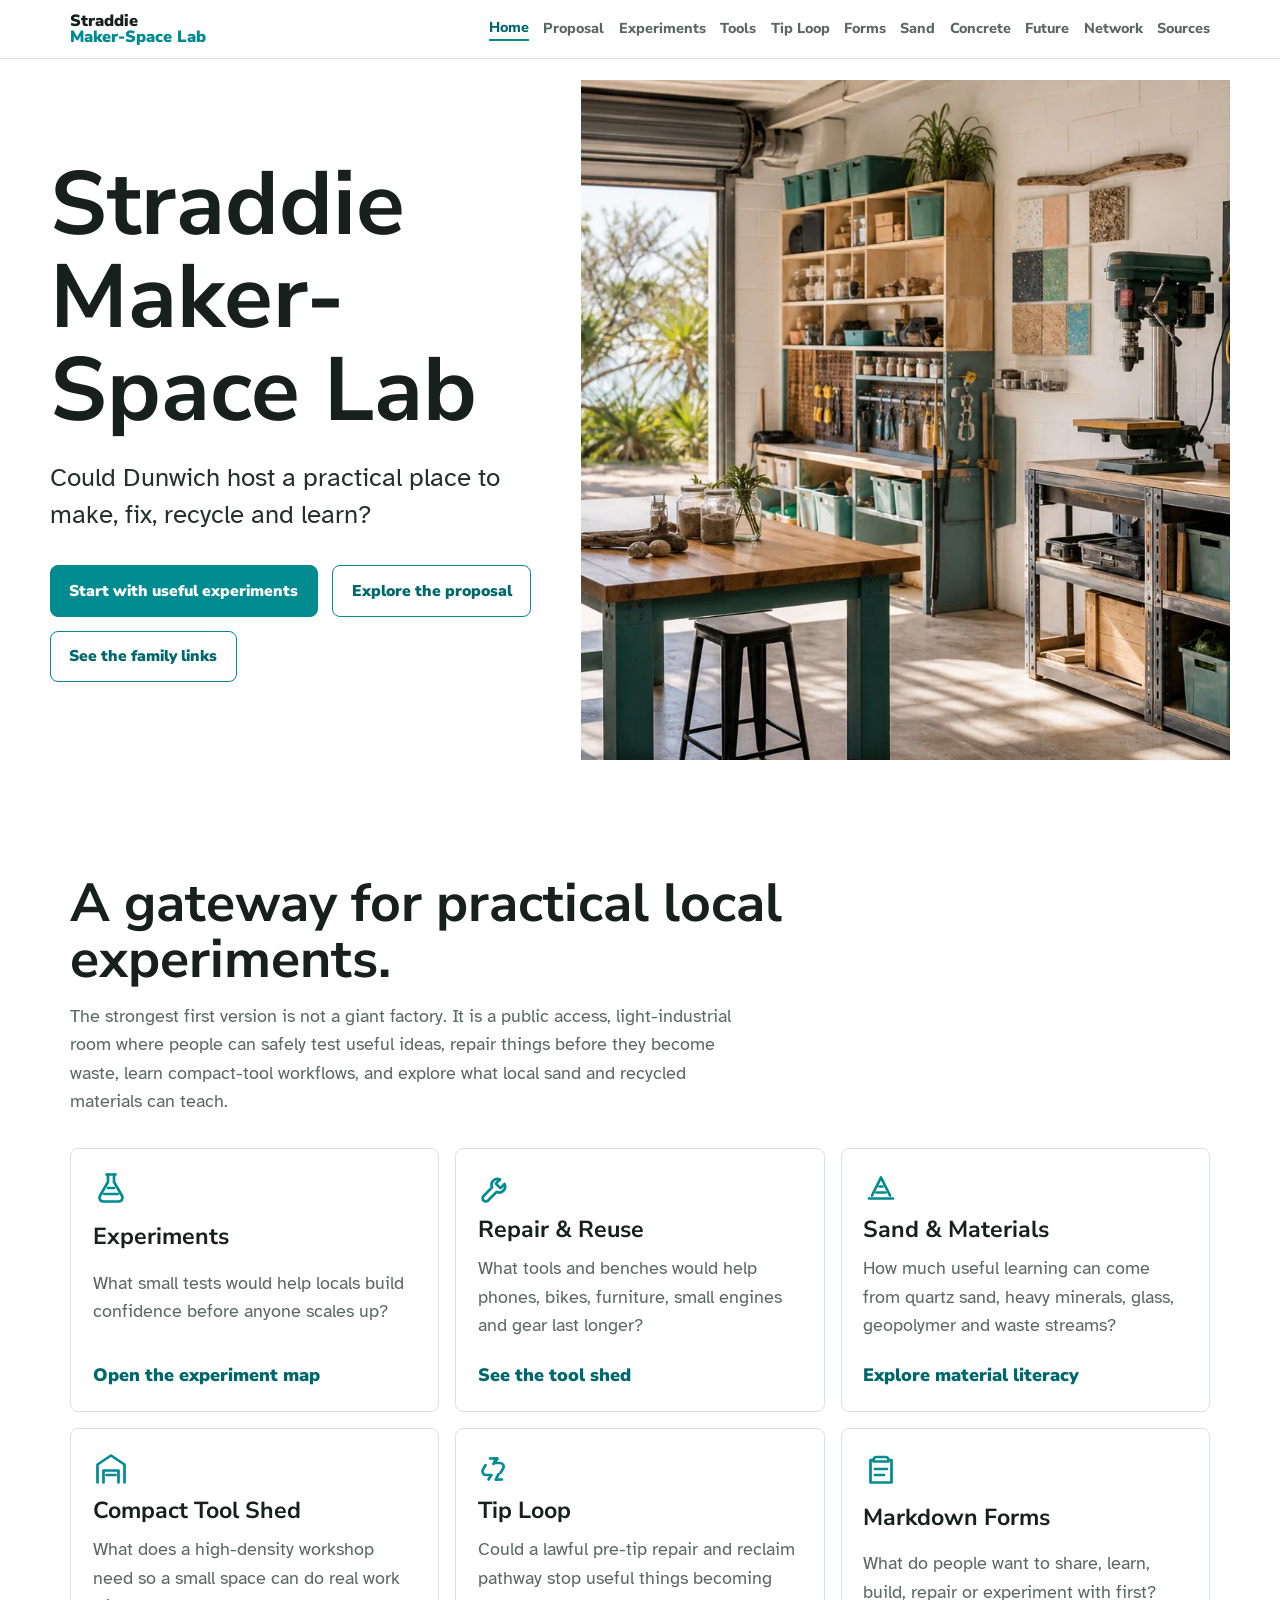
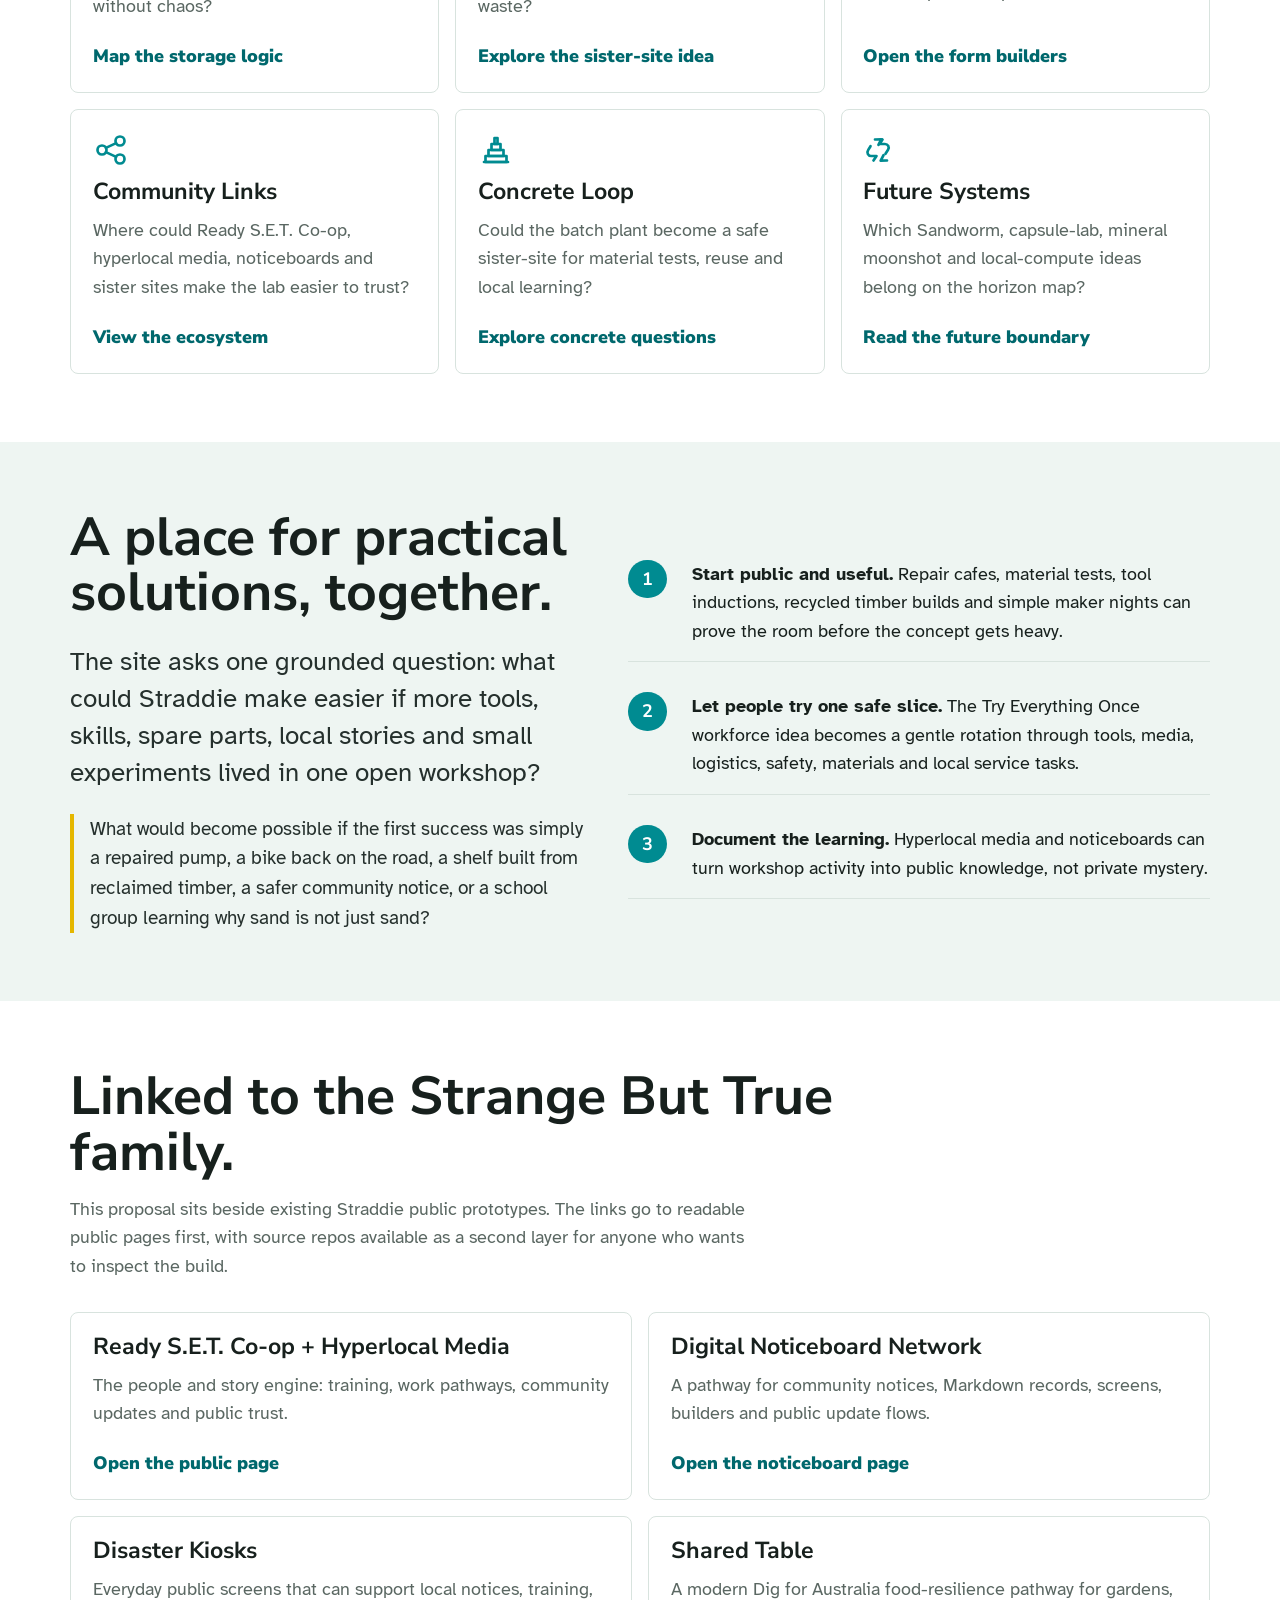
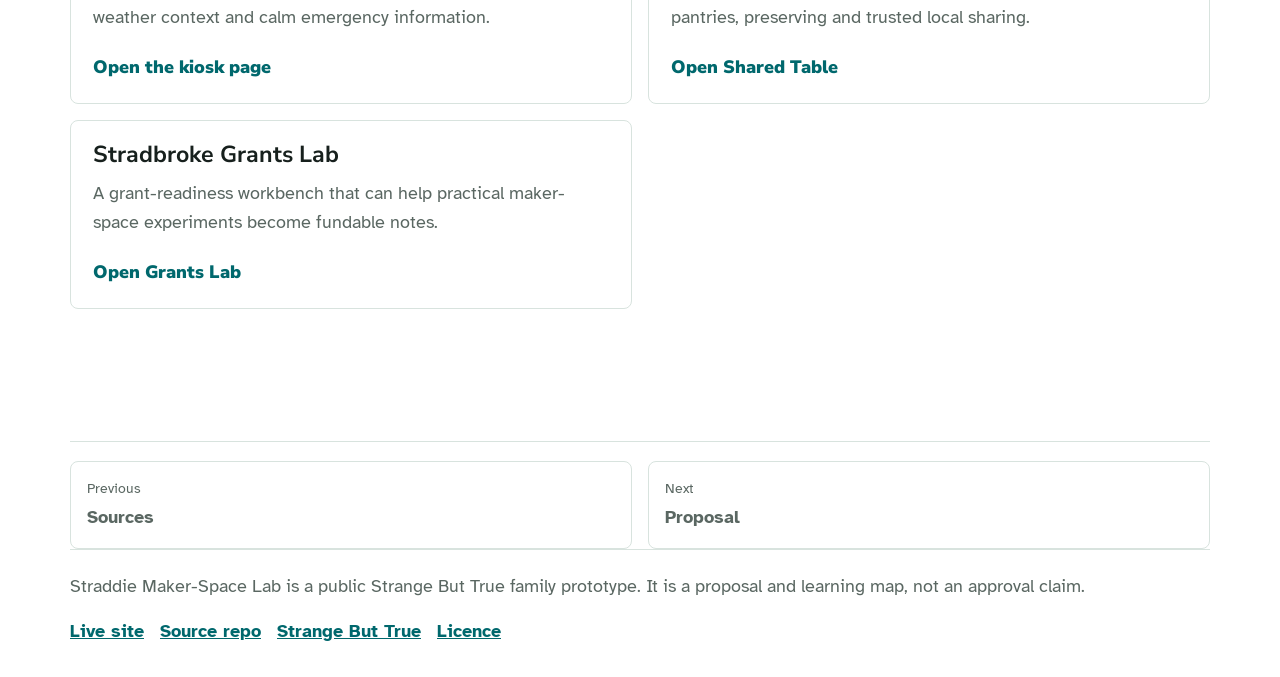
==== index.html @ f5e4a3ef "Build Straddie maker-space lab site" ====
<!doctype html>
<html lang="en-AU">
  <head>
    <meta charset="utf-8">
    <meta name="viewport" content="width=device-width, initial-scale=1">
    <meta name="description" content="A public proposal for a light-industrial maker-space in Dunwich / Goompi on Minjerribah, focused on making, fixing, recycling, local sand experiments and community learning.">
    <meta property="og:title" content="Straddie Maker-Space Lab">
    <meta property="og:description" content="Could Dunwich host a practical place to make, fix, recycle and learn?">
    <meta property="og:image" content="assets/img/maker-space-workshop.webp">
    <title>Straddie Maker-Space Lab</title>
    <link rel="preconnect" href="https://fonts.googleapis.com">
    <link rel="preconnect" href="https://fonts.gstatic.com" crossorigin>
    <link href="https://fonts.googleapis.com/css2?family=Atkinson+Hyperlegible:wght@400;700&family=Nunito+Sans:wght@700;800;900&display=swap" rel="stylesheet">
    <link rel="stylesheet" href="styles.css">
  </head>
  <body data-page="home">
    <header data-site-header></header>
    <main id="main">
      <section class="hero" aria-labelledby="hero-title">
        <div class="hero-inner">
          <div class="hero-copy">
            <h1 id="hero-title">Straddie Maker-Space Lab</h1>
            <p class="lede">Could Dunwich host a practical place to make, fix, recycle and learn?</p>
            <div class="button-row">
              <a class="button primary" href="experiments.html">Start with useful experiments</a>
              <a class="button secondary" href="proposal.html">Explore the proposal</a>
              <a class="button secondary" href="network.html">See the family links</a>
            </div>
          </div>
          <figure class="hero-media">
            <img src="assets/img/maker-space-workshop.webp" alt="A tidy coastal maker-space workshop with compact tool walls, a repair bench, sand samples and an open roller door to island daylight.">
          </figure>
        </div>
      </section>

      <section class="section" aria-labelledby="paths-title">
        <div class="section-head">
          <h2 id="paths-title">A gateway for practical local experiments.</h2>
          <p class="body-copy">The strongest first version is not a giant factory. It is a public access, light-industrial room where people can safely test useful ideas, repair things before they become waste, learn compact-tool workflows, and explore what local sand and recycled materials can teach.</p>
        </div>
        <div class="grid three">
          <a class="route-card" href="experiments.html">
            <span data-icon="flask"></span>
            <h3>Experiments</h3>
            <p>What small tests would help locals build confidence before anyone scales up?</p>
            <span class="card-link">Open the experiment map</span>
          </a>
          <a class="route-card" href="tools.html">
            <span data-icon="wrench"></span>
            <h3>Repair & Reuse</h3>
            <p>What tools and benches would help phones, bikes, furniture, small engines and gear last longer?</p>
            <span class="card-link">See the tool shed</span>
          </a>
          <a class="route-card" href="sand.html">
            <span data-icon="sand"></span>
            <h3>Sand & Materials</h3>
            <p>How much useful learning can come from quartz sand, heavy minerals, glass, geopolymer and waste streams?</p>
            <span class="card-link">Explore material literacy</span>
          </a>
          <a class="route-card" href="tools.html#compact-shed">
            <span data-icon="shed"></span>
            <h3>Compact Tool Shed</h3>
            <p>What does a high-density workshop need so a small space can do real work without chaos?</p>
            <span class="card-link">Map the storage logic</span>
          </a>
          <a class="route-card" href="tip-loop.html">
            <span data-icon="recycle"></span>
            <h3>Tip Loop</h3>
            <p>Could a lawful pre-tip repair and reclaim pathway stop useful things becoming waste?</p>
            <span class="card-link">Explore the sister-site idea</span>
          </a>
          <a class="route-card" href="forms.html">
            <span data-icon="clipboard"></span>
            <h3>Markdown Forms</h3>
            <p>What do people want to share, learn, build, repair or experiment with first?</p>
            <span class="card-link">Open the form builders</span>
          </a>
          <a class="route-card" href="network.html">
            <span data-icon="network"></span>
            <h3>Community Links</h3>
            <p>Where could Ready S.E.T. Co-op, hyperlocal media, noticeboards and sister sites make the lab easier to trust?</p>
            <span class="card-link">View the ecosystem</span>
          </a>
          <a class="route-card" href="concrete.html">
            <span data-icon="concrete"></span>
            <h3>Concrete Loop</h3>
            <p>Could the batch plant become a safe sister-site for material tests, reuse and local learning?</p>
            <span class="card-link">Explore concrete questions</span>
          </a>
          <a class="route-card" href="future.html">
            <span data-icon="recycle"></span>
            <h3>Future Systems</h3>
            <p>Which Sandworm, capsule-lab, mineral moonshot and local-compute ideas belong on the horizon map?</p>
            <span class="card-link">Read the future boundary</span>
          </a>
        </div>
      </section>

      <div class="band">
        <section class="section split" aria-labelledby="together-title">
          <div>
            <h2 id="together-title">A place for practical solutions, together.</h2>
            <p class="lede">The site asks one grounded question: what could Straddie make easier if more tools, skills, spare parts, local stories and small experiments lived in one open workshop?</p>
            <p class="open-question">What would become possible if the first success was simply a repaired pump, a bike back on the road, a shelf built from reclaimed timber, a safer community notice, or a school group learning why sand is not just sand?</p>
          </div>
          <div class="flow">
            <div class="flow-step"><strong>1</strong><p><b>Start public and useful.</b> Repair cafes, material tests, tool inductions, recycled timber builds and simple maker nights can prove the room before the concept gets heavy.</p></div>
            <div class="flow-step"><strong>2</strong><p><b>Let people try one safe slice.</b> The Try Everything Once workforce idea becomes a gentle rotation through tools, media, logistics, safety, materials and local service tasks.</p></div>
            <div class="flow-step"><strong>3</strong><p><b>Document the learning.</b> Hyperlocal media and noticeboards can turn workshop activity into public knowledge, not private mystery.</p></div>
          </div>
        </section>
      </div>

      <section class="section" aria-labelledby="family-title">
        <div class="section-head">
          <h2 id="family-title">Linked to the Strange But True family.</h2>
          <p class="body-copy">This proposal sits beside existing Straddie public prototypes. The links go to readable public pages first, with source repos available as a second layer for anyone who wants to inspect the build.</p>
        </div>
        <div class="family-grid">
          <a class="link-card" href="https://auraofintelligence.github.io/ready-set-co-op-hyperlocal-media/">
            <h3>Ready S.E.T. Co-op + Hyperlocal Media</h3>
            <p>The people and story engine: training, work pathways, community updates and public trust.</p>
            <span class="card-link">Open the public page</span>
          </a>
          <a class="link-card" href="https://auraofintelligence.github.io/straddie-noticeboard-network/">
            <h3>Digital Noticeboard Network</h3>
            <p>A pathway for community notices, Markdown records, screens, builders and public update flows.</p>
            <span class="card-link">Open the noticeboard page</span>
          </a>
          <a class="link-card" href="https://auraofintelligence.github.io/straddie-disaster-kiosks/">
            <h3>Disaster Kiosks</h3>
            <p>Everyday public screens that can support local notices, training, weather context and calm emergency information.</p>
            <span class="card-link">Open the kiosk page</span>
          </a>
          <a class="link-card" href="https://auraofintelligence.github.io/shared-table-initiative/">
            <h3>Shared Table</h3>
            <p>A modern Dig for Australia food-resilience pathway for gardens, pantries, preserving and trusted local sharing.</p>
            <span class="card-link">Open Shared Table</span>
          </a>
          <a class="link-card" href="https://auraofintelligence.github.io/stradbroke-grants-lab/">
            <h3>Stradbroke Grants Lab</h3>
            <p>A grant-readiness workbench that can help practical maker-space experiments become fundable notes.</p>
            <span class="card-link">Open Grants Lab</span>
          </a>
        </div>
      </section>
    </main>
    <footer data-site-footer></footer>
    <script src="script.js"></script>
  </body>
</html>
---- styles.css ----
:root {
  --ink: #17201d;
  --muted: #5a6762;
  --soft: #eef5f2;
  --paper: #ffffff;
  --line: #d8e3de;
  --teal: #008b91;
  --teal-dark: #00686d;
  --green: #4c7d45;
  --mineral: #9a8a28;
  --yellow: #e5b700;
  --charcoal: #25302d;
  --sand: #f5f1e6;
  --shadow: 0 22px 55px rgba(23, 32, 29, 0.12);
  --heading: "Nunito Sans", "Avenir Next", Arial, sans-serif;
  --body: "Atkinson Hyperlegible", "Segoe UI", Arial, sans-serif;
  --max: 1180px;
  --sticky: 5.5rem;
}

* {
  box-sizing: border-box;
}

html {
  background: var(--paper);
  color: var(--ink);
  scroll-behavior: smooth;
  scroll-padding-top: var(--sticky);
}

body {
  background: var(--paper);
  color: var(--ink);
  font-family: var(--body);
  font-size: 18px;
  line-height: 1.58;
  margin: 0;
  overflow-x: hidden;
}

body.nav-open {
  overflow: hidden;
}

img,
svg {
  display: block;
  max-width: 100%;
}

a {
  color: inherit;
}

.skip-link {
  background: var(--yellow);
  color: var(--ink);
  left: 1rem;
  padding: 0.7rem 0.9rem;
  position: absolute;
  text-decoration: none;
  top: -5rem;
  z-index: 50;
}

.skip-link:focus {
  top: 1rem;
}

.site-header {
  background: rgba(255, 255, 255, 0.94);
  border-bottom: 1px solid var(--line);
  position: sticky;
  top: 0;
  z-index: 30;
}

.nav {
  align-items: center;
  display: flex;
  gap: 1rem;
  justify-content: space-between;
  margin: 0 auto;
  max-width: var(--max);
  padding: 0.8rem 1.25rem;
}

.brand-mark {
  color: var(--ink);
  display: grid;
  font-family: var(--heading);
  font-size: 1.02rem;
  font-weight: 900;
  line-height: 0.98;
  text-decoration: none;
}

.brand-mark span:last-child {
  color: var(--teal);
}

.nav-links {
  align-items: center;
  display: flex;
  flex-wrap: wrap;
  gap: 0.7rem 0.9rem;
  justify-content: flex-end;
}

.nav-links a {
  color: var(--muted);
  font-family: var(--heading);
  font-size: 0.9rem;
  font-weight: 800;
  text-decoration: none;
  white-space: nowrap;
}

.nav-links a:hover,
.nav-links a:focus,
.nav-links a[aria-current="page"] {
  color: var(--teal-dark);
}

.nav-links a[aria-current="page"] {
  border-bottom: 2px solid var(--teal);
}

.nav-toggle {
  align-items: center;
  background: var(--paper);
  border: 1px solid var(--line);
  border-radius: 8px;
  color: var(--ink);
  display: none;
  height: 2.65rem;
  justify-content: center;
  padding: 0;
  width: 2.85rem;
}

.nav-toggle span {
  background: currentColor;
  display: block;
  height: 2px;
  margin: 3px 0;
  width: 1.15rem;
}

.hero {
  padding: 1.35rem 1.25rem 3rem;
}

.hero-inner {
  align-items: stretch;
  display: grid;
  grid-template-columns: minmax(0, 0.9fr) minmax(360px, 1.1fr);
  margin: 0 auto;
  max-width: var(--max);
  min-height: min(680px, calc(100vh - 11rem));
}

.hero-copy {
  align-content: center;
  display: grid;
  padding: 2rem 3rem 2rem 0;
}

h1,
h2,
h3 {
  font-family: var(--heading);
  letter-spacing: 0;
  line-height: 1.04;
  margin: 0;
}

h1 {
  font-size: clamp(3.25rem, 7vw, 5.9rem);
  max-width: 8ch;
}

.page-title {
  font-size: clamp(2.8rem, 6.5vw, 5.6rem);
  max-width: 11ch;
}

h2 {
  font-size: clamp(2rem, 4.5vw, 3.35rem);
}

h3 {
  font-size: 1.45rem;
}

p {
  margin: 0;
}

.lede {
  color: var(--charcoal);
  font-size: clamp(1.25rem, 2vw, 1.75rem);
  line-height: 1.45;
  margin-top: 1.35rem;
  max-width: 33rem;
}

.body-copy {
  color: var(--muted);
  max-width: 43rem;
}

.button-row {
  display: flex;
  flex-wrap: wrap;
  gap: 0.9rem;
  margin-top: 2rem;
}

.button {
  align-items: center;
  border: 1px solid var(--teal);
  border-radius: 8px;
  display: inline-flex;
  font-family: var(--heading);
  font-size: 0.98rem;
  font-weight: 900;
  justify-content: center;
  min-height: 3.2rem;
  padding: 0.72rem 1.15rem;
  text-decoration: none;
}

.button.primary {
  background: var(--teal);
  color: white;
}

.button.primary:hover,
.button.primary:focus {
  background: var(--teal-dark);
}

.button.secondary {
  background: transparent;
  color: var(--teal-dark);
}

.button.secondary:hover,
.button.secondary:focus {
  background: var(--soft);
}

.hero-media {
  margin: 0;
  min-height: 30rem;
  overflow: hidden;
}

.hero-media img {
  height: 100%;
  object-fit: cover;
  object-position: center;
  width: 100%;
}

.section,
.page-hero,
.site-footer {
  margin: 0 auto;
  max-width: var(--max);
  padding-left: 1.25rem;
  padding-right: 1.25rem;
}

.page-hero {
  padding-bottom: 3.5rem;
  padding-top: 4rem;
}

.page-hero .lede {
  max-width: 49rem;
}

.section {
  padding-bottom: 4.25rem;
  padding-top: 4.25rem;
}

.band {
  background: var(--soft);
}

.band-sand {
  background: var(--sand);
}

.band-dark {
  background: var(--charcoal);
  color: white;
}

.band-dark .body-copy,
.band-dark .lede,
.band-dark .small,
.band-dark .source-note {
  color: #d7e4df;
}

.section-head {
  display: grid;
  gap: 0.9rem;
  margin-bottom: 2rem;
  max-width: 55rem;
}

.section-head.center {
  margin-left: auto;
  margin-right: auto;
  text-align: center;
}

.kicker {
  color: var(--teal-dark);
  font-family: var(--heading);
  font-size: 0.82rem;
  font-weight: 900;
  text-transform: uppercase;
}

.grid {
  display: grid;
  gap: 1rem;
}

.grid.two {
  grid-template-columns: repeat(2, minmax(0, 1fr));
}

.grid.three {
  grid-template-columns: repeat(3, minmax(0, 1fr));
}

.grid.four {
  grid-template-columns: repeat(4, minmax(0, 1fr));
}

.route-card,
.info-card,
.question-card,
.source-card,
.link-card {
  background: var(--paper);
  border: 1px solid var(--line);
  border-radius: 8px;
  display: grid;
  gap: 0.75rem;
  min-height: 100%;
  padding: 1.35rem;
  text-decoration: none;
}

.route-card:hover,
.route-card:focus,
.link-card:hover,
.link-card:focus {
  border-color: rgba(0, 139, 145, 0.45);
  box-shadow: var(--shadow);
  transform: translateY(-2px);
}

.route-card svg,
.info-card svg {
  color: var(--teal);
  height: 2.25rem;
  width: 2.25rem;
}

.route-card p,
.info-card p,
.question-card p,
.source-card p,
.link-card p {
  color: var(--muted);
}

.card-link {
  align-self: end;
  color: var(--teal-dark);
  font-family: var(--heading);
  font-weight: 900;
  margin-top: 0.6rem;
}

.split {
  align-items: center;
  display: grid;
  gap: 2rem;
  grid-template-columns: minmax(0, 0.95fr) minmax(320px, 1.05fr);
}

.split.reverse {
  grid-template-columns: minmax(320px, 1.05fr) minmax(0, 0.95fr);
}

.feature-image {
  border-radius: 8px;
  overflow: hidden;
}

.feature-image img {
  aspect-ratio: 16 / 10;
  height: 100%;
  object-fit: cover;
  width: 100%;
}

.open-question {
  border-left: 4px solid var(--yellow);
  color: var(--charcoal);
  font-size: 1.18rem;
  margin-top: 1.4rem;
  padding-left: 1rem;
}

.flow {
  display: grid;
  gap: 0.9rem;
}

.flow-step {
  align-items: start;
  border-bottom: 1px solid var(--line);
  display: grid;
  gap: 1rem;
  grid-template-columns: 3rem minmax(0, 1fr);
  padding: 1rem 0;
}

.flow-step strong {
  align-items: center;
  background: var(--teal);
  border-radius: 50%;
  color: white;
  display: inline-flex;
  font-family: var(--heading);
  height: 2.4rem;
  justify-content: center;
  width: 2.4rem;
}

.callout {
  background: var(--paper);
  border: 1px solid var(--yellow);
  border-radius: 8px;
  display: grid;
  gap: 0.75rem;
  padding: 1.35rem;
}

.video-frame {
  background: var(--ink);
  border-radius: 8px;
  overflow: hidden;
}

.video-frame iframe {
  aspect-ratio: 16 / 9;
  border: 0;
  display: block;
  width: 100%;
}

.family-grid {
  display: grid;
  gap: 1rem;
  grid-template-columns: repeat(2, minmax(0, 1fr));
}

.link-card .secondary-link {
  color: var(--muted);
  font-size: 0.9rem;
  overflow-wrap: anywhere;
}

.source-list {
  display: grid;
  gap: 0.7rem;
}

.source-note,
.small {
  color: var(--muted);
  font-size: 0.95rem;
}

.builder-layout {
  align-items: start;
  display: grid;
  gap: 1.2rem;
  grid-template-columns: minmax(0, 0.95fr) minmax(320px, 1.05fr);
}

.builder-form,
.output-panel {
  background: var(--paper);
  border: 1px solid var(--line);
  border-radius: 8px;
  display: grid;
  gap: 1rem;
  padding: 1.35rem;
}

.builder-form fieldset {
  border: 1px solid var(--line);
  border-radius: 8px;
  display: grid;
  gap: 0.95rem;
  margin: 0;
  padding: 1rem;
}

.builder-form legend,
.output-panel label {
  color: var(--ink);
  font-family: var(--heading);
  font-weight: 900;
}

.builder-form label {
  color: var(--charcoal);
  display: grid;
  font-size: 0.96rem;
  gap: 0.35rem;
}

.builder-form input,
.builder-form select,
.builder-form textarea,
.markdown-output {
  background: #fbfdfc;
  border: 1px solid var(--line);
  border-radius: 8px;
  color: var(--ink);
  font: inherit;
  min-height: 2.8rem;
  padding: 0.75rem 0.8rem;
  width: 100%;
}

.builder-form textarea {
  min-height: 6.5rem;
  resize: vertical;
}

.builder-actions {
  display: flex;
  flex-wrap: wrap;
  gap: 0.75rem;
}

.status {
  color: var(--teal-dark);
  font-weight: 800;
  min-height: 1.6rem;
}

.output-panel {
  position: sticky;
  top: calc(var(--sticky) + 1rem);
}

.markdown-output {
  min-height: 42rem;
  resize: vertical;
  white-space: pre;
}

.sequence-nav {
  border-top: 1px solid var(--line);
  display: grid;
  gap: 1rem;
  grid-template-columns: repeat(2, minmax(0, 1fr));
  margin-top: 2rem;
  padding-top: 1.2rem;
}

.sequence-nav a {
  border: 1px solid var(--line);
  border-radius: 8px;
  display: grid;
  gap: 0.25rem;
  min-height: 5rem;
  padding: 1rem;
  text-decoration: none;
}

.sequence-nav span {
  color: var(--muted);
  font-size: 0.85rem;
}

.site-footer {
  color: var(--muted);
  padding-bottom: 2rem;
  padding-top: 2rem;
}

.footer-inner {
  border-top: 1px solid var(--line);
  display: grid;
  gap: 1rem;
  padding-top: 1.4rem;
}

.footer-links {
  display: flex;
  flex-wrap: wrap;
  gap: 0.8rem 1rem;
}

.footer-links a {
  color: var(--teal-dark);
  font-weight: 800;
}

.back-to-top {
  align-items: center;
  background: var(--teal);
  border: 0;
  border-radius: 8px;
  bottom: 1rem;
  box-shadow: var(--shadow);
  color: white;
  cursor: pointer;
  display: inline-flex;
  font-family: var(--heading);
  font-size: 1.4rem;
  font-weight: 900;
  height: 3rem;
  justify-content: center;
  opacity: 0;
  pointer-events: none;
  position: fixed;
  right: 1rem;
  transform: translateY(0.4rem);
  transition: opacity 160ms ease, transform 160ms ease;
  width: 3rem;
  z-index: 40;
}

.back-to-top.is-visible {
  opacity: 1;
  pointer-events: auto;
  transform: translateY(0);
}

@media (prefers-reduced-motion: reduce) {
  html {
    scroll-behavior: auto;
  }

  *,
  *::before,
  *::after {
    transition-duration: 0.01ms !important;
  }
}

@media (max-width: 980px) {
  .nav-toggle {
    display: block;
  }

  .nav-links {
    background: var(--paper);
    border-bottom: 1px solid var(--line);
    box-shadow: var(--shadow);
    display: none;
    flex-direction: column;
    left: 0;
    padding: 1rem 1.25rem 1.3rem;
    position: absolute;
    right: 0;
    top: 100%;
  }

  body.nav-open .nav-links {
    display: flex;
  }

  .nav-links a {
    font-size: 1rem;
    width: 100%;
  }

  .hero-inner,
  .split,
  .split.reverse,
  .builder-layout,
  .grid.three,
  .grid.four,
  .family-grid {
    grid-template-columns: 1fr;
  }

  .hero-copy {
    padding: 2.4rem 0;
  }

  .hero-media {
    min-height: 24rem;
  }

  .output-panel {
    position: static;
  }
}

@media (max-width: 720px) {
  body {
    font-size: 16px;
  }

  .hero {
    min-height: auto;
    padding-bottom: 1rem;
    padding-top: 0.4rem;
  }

  .hero-inner {
    min-height: auto;
  }

  .hero-copy {
    padding: 1.55rem 0 1.2rem;
  }

  h1 {
    font-size: clamp(2.55rem, 13vw, 3.35rem);
    max-width: 9ch;
  }

  .page-title {
    font-size: clamp(2.5rem, 14vw, 3.9rem);
  }

  .lede {
    font-size: 1.08rem;
    line-height: 1.4;
    margin-top: 1rem;
  }

  .button-row {
    gap: 0.65rem;
    margin-top: 1.2rem;
  }

  .button {
    min-height: 2.8rem;
    padding: 0.62rem 0.9rem;
  }

  .button-row,
  .button {
    width: 100%;
  }

  .hero-media {
    min-height: 12rem;
  }

  .grid.two,
  .sequence-nav {
    grid-template-columns: 1fr;
  }

  .section,
  .page-hero {
    padding-bottom: 3rem;
    padding-top: 3rem;
  }
}
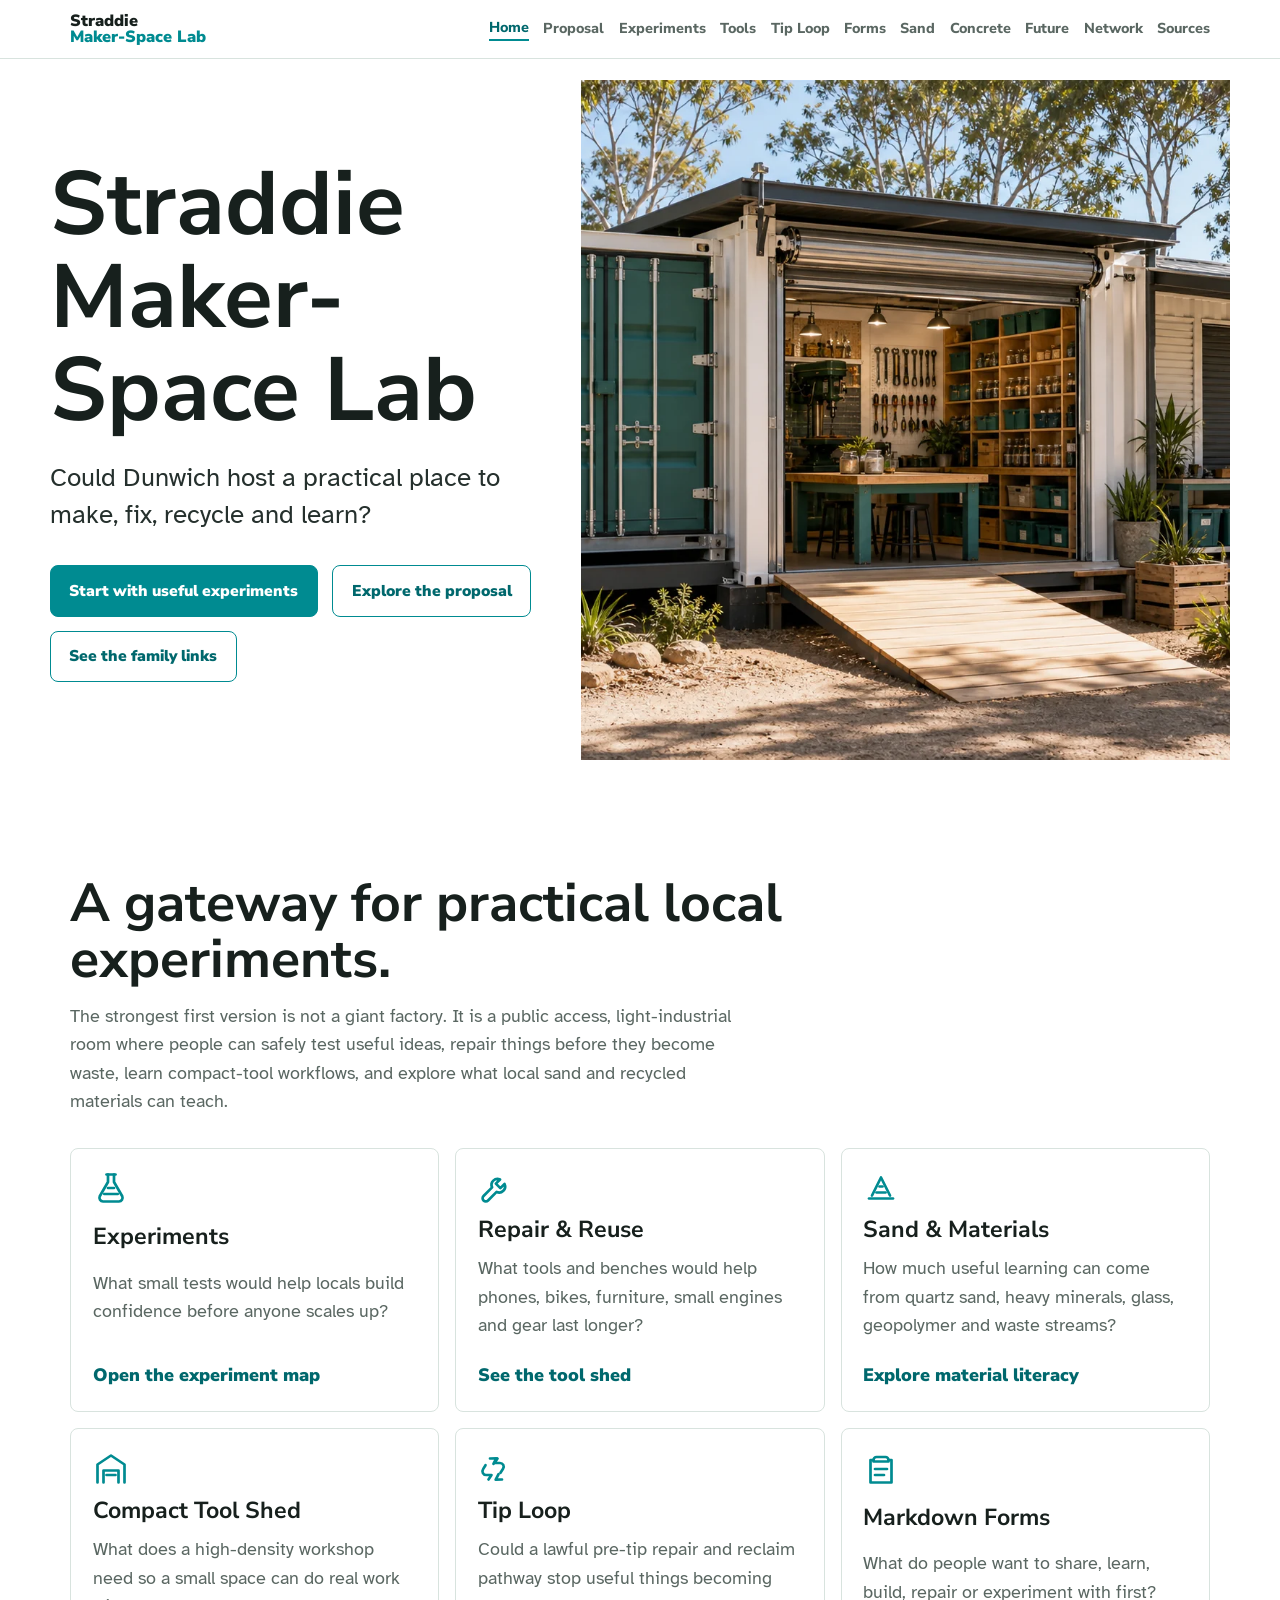
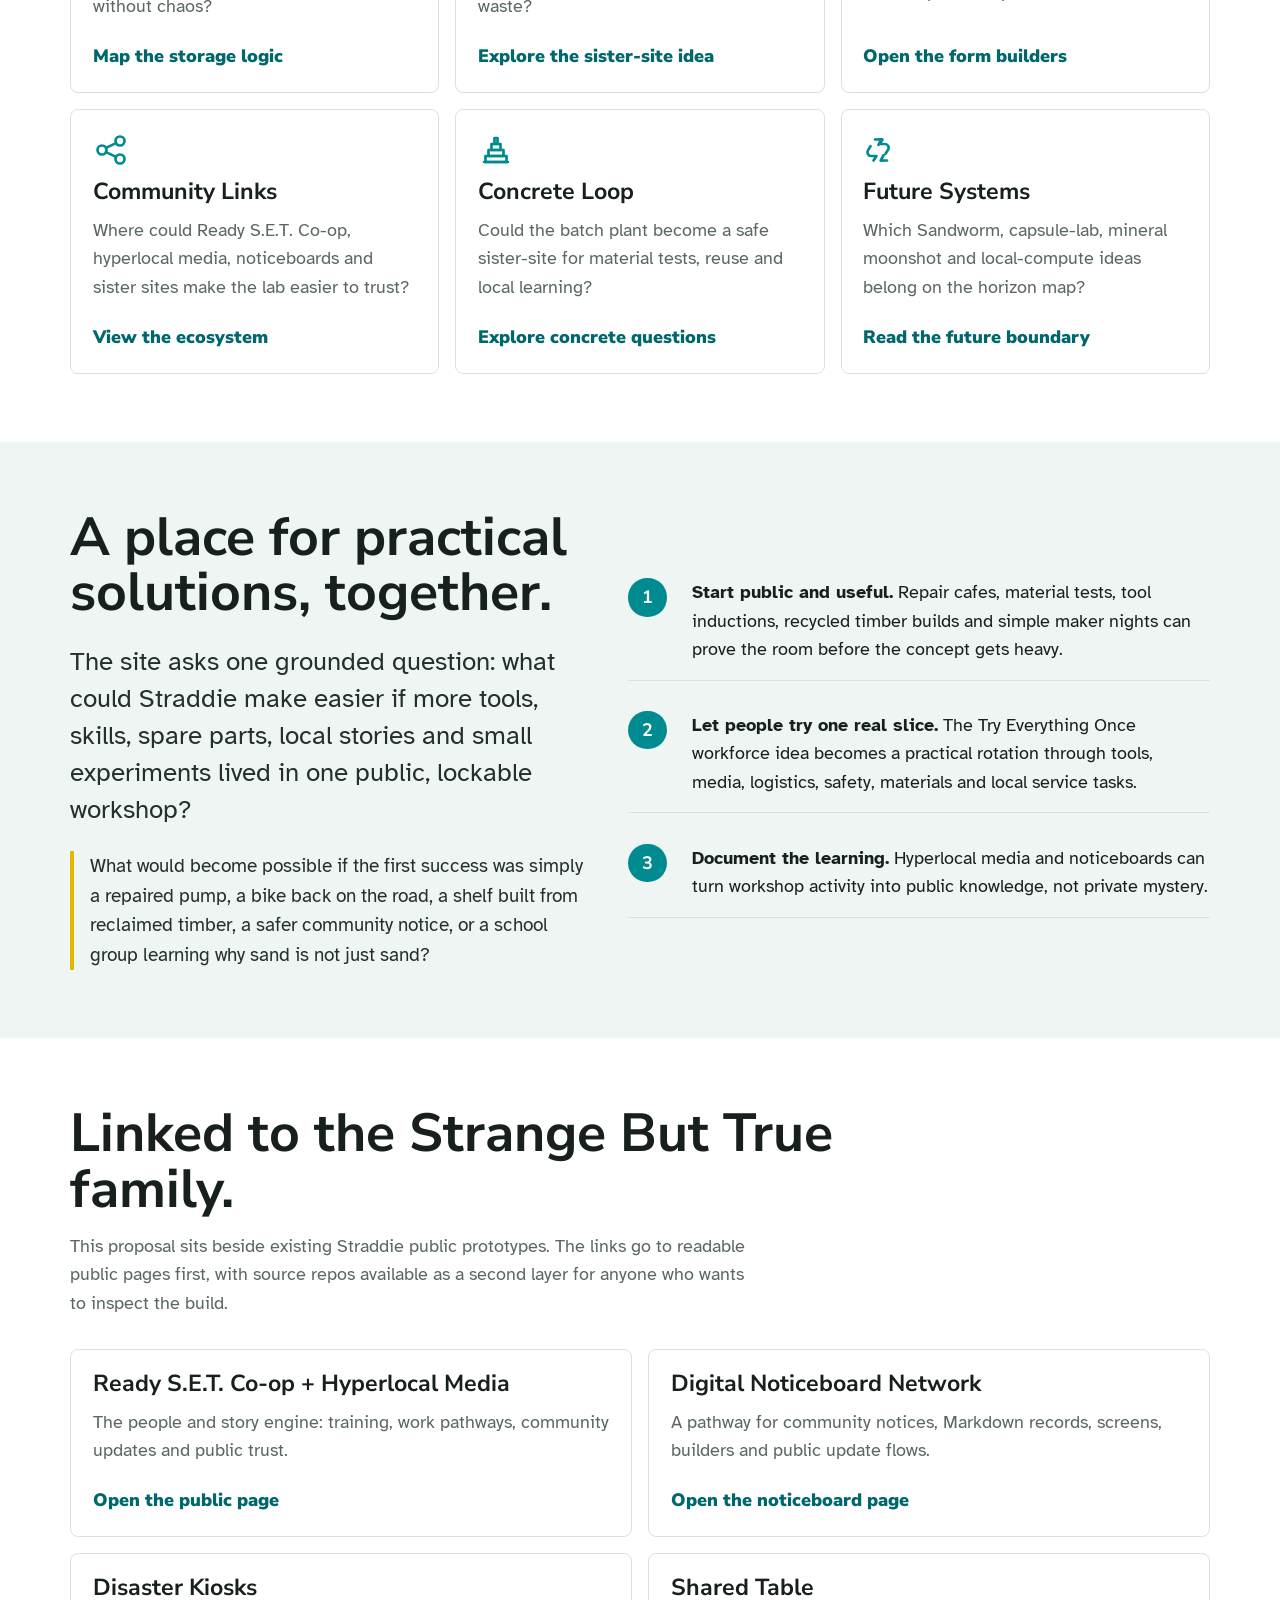
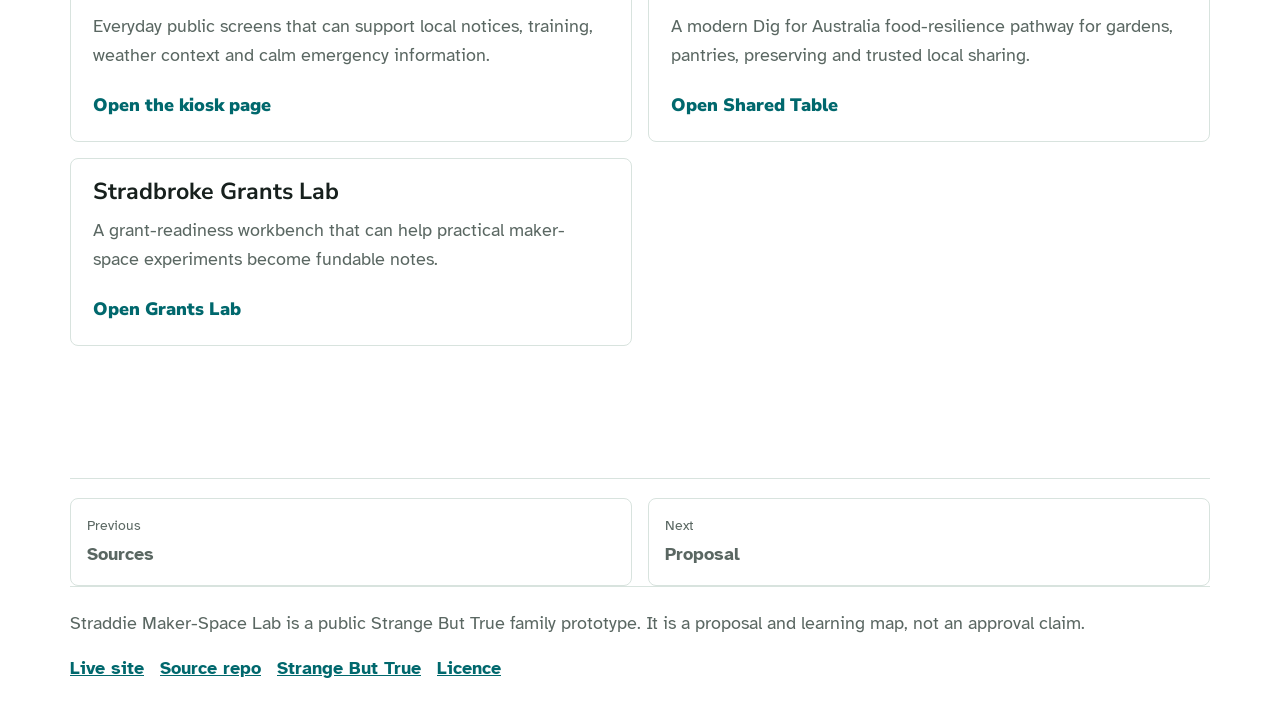
==== commit 35946a29: "Add page hero imagery and deepen materials framing" ====
--- a/index.html
+++ b/index.html
@@ -6,7 +6,7 @@
     <meta name="description" content="A public proposal for a light-industrial maker-space in Dunwich / Goompi on Minjerribah, focused on making, fixing, recycling, local sand experiments and community learning.">
     <meta property="og:title" content="Straddie Maker-Space Lab">
     <meta property="og:description" content="Could Dunwich host a practical place to make, fix, recycle and learn?">
-    <meta property="og:image" content="assets/img/maker-space-workshop.webp">
+    <meta property="og:image" content="assets/img/home-container-lab.webp">
     <title>Straddie Maker-Space Lab</title>
     <link rel="preconnect" href="https://fonts.googleapis.com">
     <link rel="preconnect" href="https://fonts.gstatic.com" crossorigin>
@@ -28,7 +28,7 @@
             </div>
           </div>
           <figure class="hero-media">
-            <img src="assets/img/maker-space-workshop.webp" alt="A tidy coastal maker-space workshop with compact tool walls, a repair bench, sand samples and an open roller door to island daylight.">
+            <img src="assets/img/home-container-lab.webp" alt="A secure shipping-container maker-space shed on raised footings with a compact workshop, tool storage and bushland around it.">
           </figure>
         </div>
       </section>
@@ -100,12 +100,12 @@
         <section class="section split" aria-labelledby="together-title">
           <div>
             <h2 id="together-title">A place for practical solutions, together.</h2>
-            <p class="lede">The site asks one grounded question: what could Straddie make easier if more tools, skills, spare parts, local stories and small experiments lived in one open workshop?</p>
+            <p class="lede">The site asks one grounded question: what could Straddie make easier if more tools, skills, spare parts, local stories and small experiments lived in one public, lockable workshop?</p>
             <p class="open-question">What would become possible if the first success was simply a repaired pump, a bike back on the road, a shelf built from reclaimed timber, a safer community notice, or a school group learning why sand is not just sand?</p>
           </div>
           <div class="flow">
             <div class="flow-step"><strong>1</strong><p><b>Start public and useful.</b> Repair cafes, material tests, tool inductions, recycled timber builds and simple maker nights can prove the room before the concept gets heavy.</p></div>
-            <div class="flow-step"><strong>2</strong><p><b>Let people try one safe slice.</b> The Try Everything Once workforce idea becomes a gentle rotation through tools, media, logistics, safety, materials and local service tasks.</p></div>
+            <div class="flow-step"><strong>2</strong><p><b>Let people try one real slice.</b> The Try Everything Once workforce idea becomes a practical rotation through tools, media, logistics, safety, materials and local service tasks.</p></div>
             <div class="flow-step"><strong>3</strong><p><b>Document the learning.</b> Hyperlocal media and noticeboards can turn workshop activity into public knowledge, not private mystery.</p></div>
           </div>
         </section>
--- a/styles.css
+++ b/styles.css
@@ -275,12 +275,40 @@
 }
 
 .page-hero {
+  align-items: center;
+  display: grid;
+  gap: 2rem;
+  grid-template-columns: minmax(0, 0.86fr) minmax(320px, 1.14fr);
   padding-bottom: 3.5rem;
   padding-top: 4rem;
 }
 
 .page-hero .lede {
   max-width: 49rem;
+}
+
+.page-hero-copy {
+  align-content: center;
+  display: grid;
+  min-width: 0;
+}
+
+.page-hero-media {
+  aspect-ratio: 16 / 9;
+  background: var(--soft);
+  border-radius: 8px;
+  box-shadow: var(--shadow);
+  margin: 0;
+  min-height: 19rem;
+  min-width: 0;
+  overflow: hidden;
+}
+
+.page-hero-media img {
+  height: 100%;
+  object-fit: cover;
+  object-position: center;
+  width: 100%;
 }
 
 .section {
@@ -332,6 +360,10 @@
 .grid {
   display: grid;
   gap: 1rem;
+}
+
+.grid + .grid {
+  margin-top: 1rem;
 }
 
 .grid.two {
@@ -696,6 +728,7 @@
   }
 
   .hero-inner,
+  .page-hero,
   .split,
   .split.reverse,
   .builder-layout,
@@ -713,6 +746,10 @@
     min-height: 24rem;
   }
 
+  .page-hero-media {
+    min-height: 20rem;
+  }
+
   .output-panel {
     position: static;
   }
@@ -771,6 +808,10 @@
     min-height: 12rem;
   }
 
+  .page-hero-media {
+    min-height: auto;
+  }
+
   .grid.two,
   .sequence-nav {
     grid-template-columns: 1fr;
